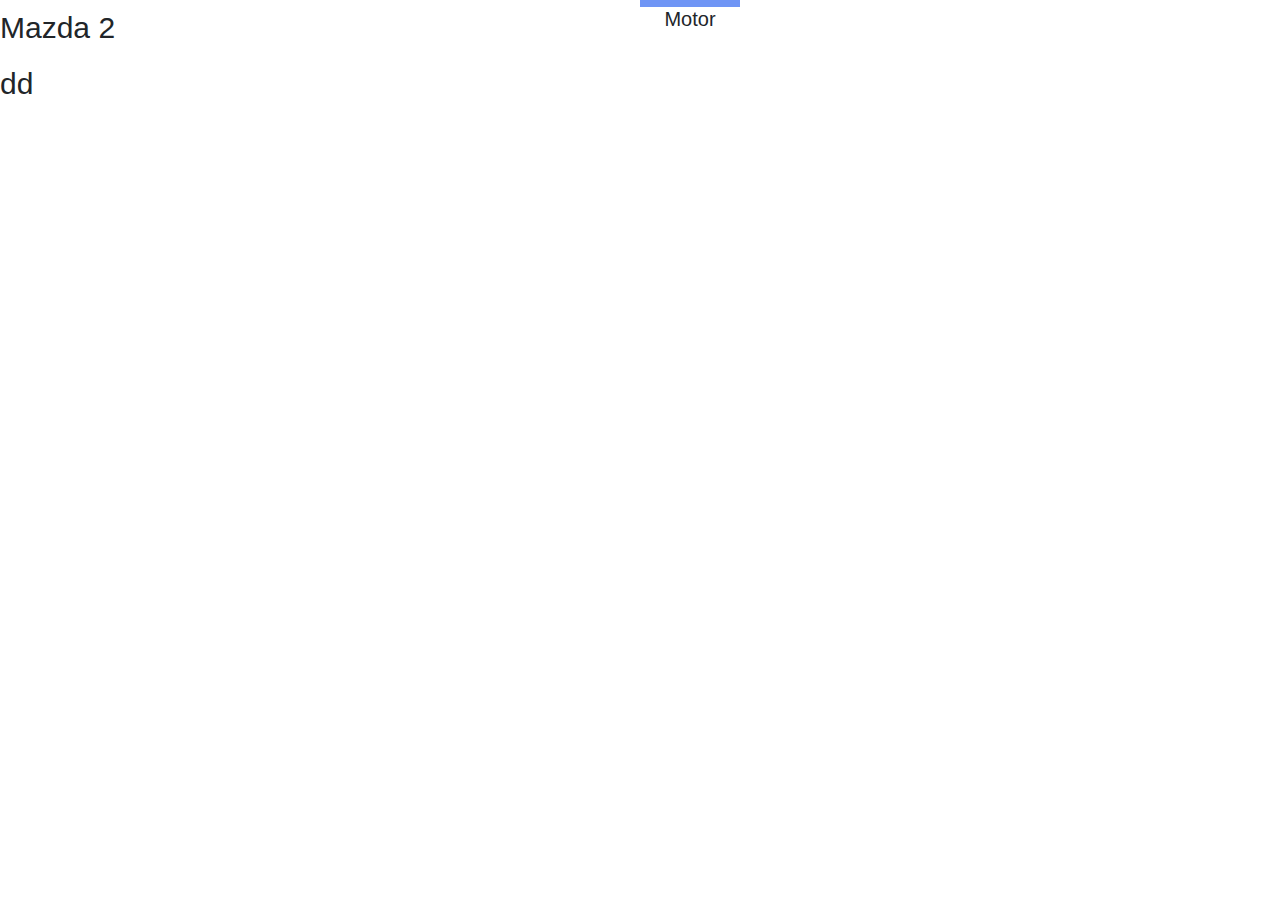
==== modelconfig.html @ 3af601e8 "added model config page" ====
<!DOCTYPE html>
<html lang="en">

<head>
    <meta charset="UTF-8">
    <meta http-equiv="X-UA-Compatible" content="IE=edge">
    <meta name="viewport" content="width=device-width, initial-scale=1.0">
    <link rel="stylesheet" href="https://cdn.jsdelivr.net/npm/bootstrap@4.6.1/dist/css/bootstrap.min.css">
    <link rel="stylesheet" href="Styles/modelConfig.css">
    <link rel="stylesheet" href="Styles/allPageStyle.css">
    <link rel="stylesheet" href="https://cdnjs.cloudflare.com/ajax/libs/font-awesome/6.1.1/css/all.min.css">
    <link rel="stylesheet" href="https://www.w3schools.com/w3css/4/w3.css">
    <link rel="stylesheet" href="https://fonts.googleapis.com/css?family=Lato">
    <title>Model configurator</title>
</head>

<body>
    <div class="row">
        <div class="col">
            <h2>Mazda 2</h2>
        </div>
        <div class="col" style="display: inline-flex;">
            <div>
                <div class="row">
                    <div class="typeConfig"></div>
                </div>
                <div class="row">
                    <h4 class="marginAuto">Motor</h2>
                </div>
            </div>
        </div>
    </div>
    <div class="row">
        <div class="col">
            <h2>dd</h2>
        </div>
    </div>
</body>

</html>
---- Styles/modelConfig.css ----
.typeConfig{
    background-color: #6f95f5;
    min-width: 100px;
    min-height: 7px;
    margin: auto;
}

.marginAuto{
    margin: auto;
}
---- Styles/allPageStyle.css ----
.navbarLogo{
    display:flex;
    position:fixed;
    left:0px;
    top:0px;
    justify-content:center;
    width:100%;
    z-index: -1;
}
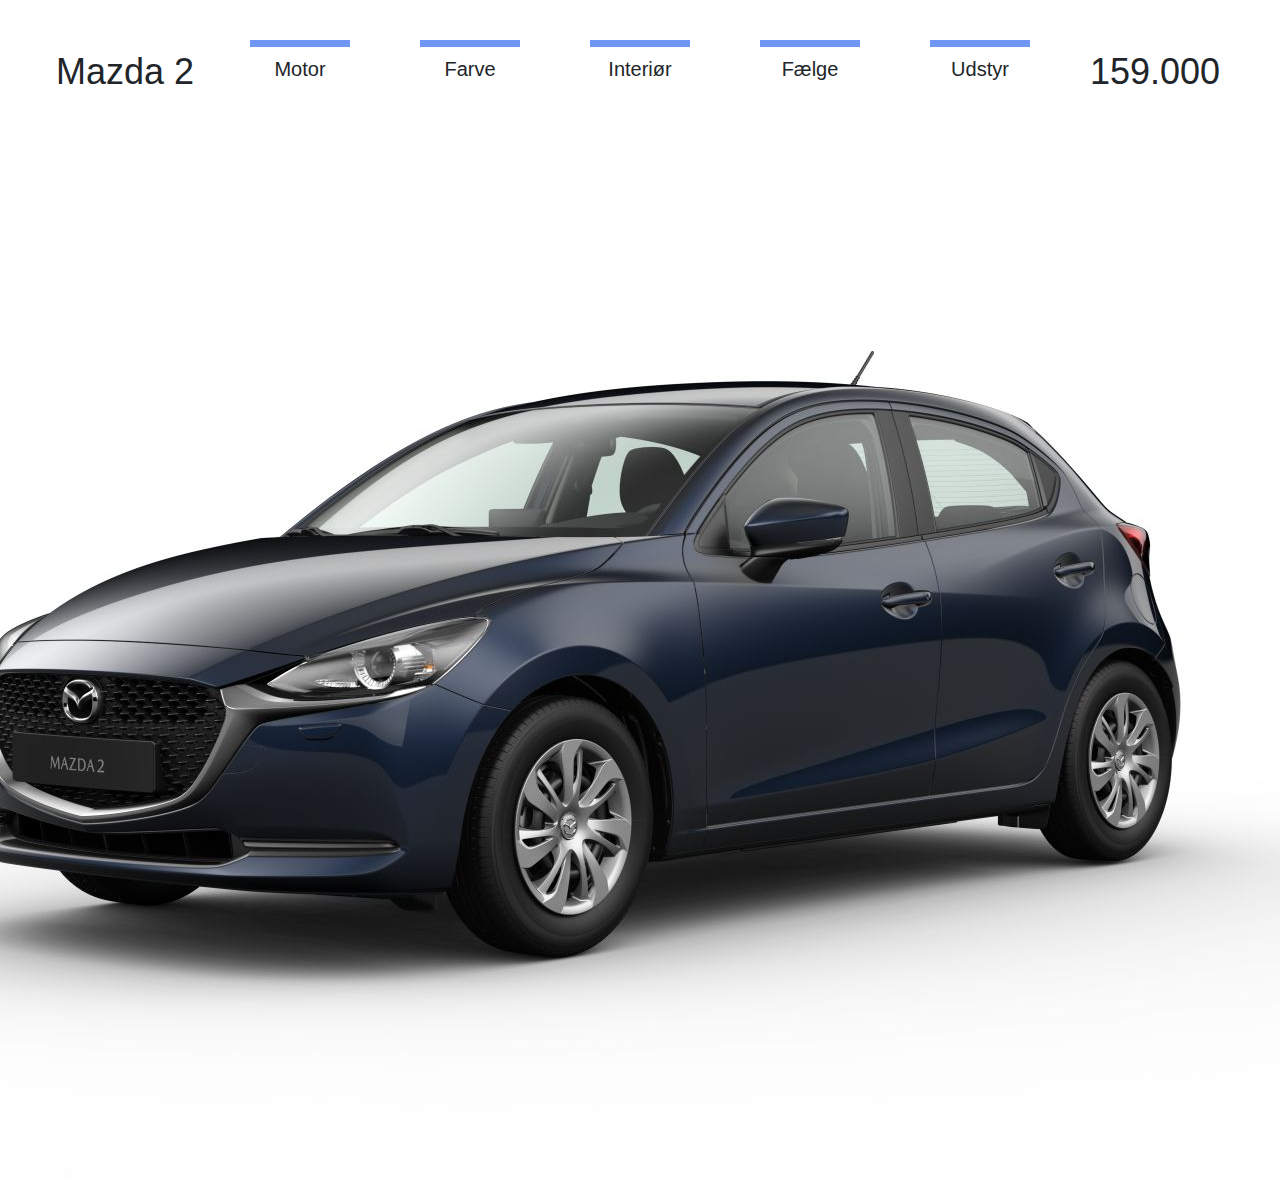
==== commit b9fcde82: "Made Model config site" ====
--- a/modelconfig.html
+++ b/modelconfig.html
@@ -15,25 +15,69 @@
 </head>
 
 <body>
-    <div class="row">
-        <div class="col">
-            <h2>Mazda 2</h2>
-        </div>
-        <div class="col" style="display: inline-flex;">
-            <div>
-                <div class="row">
-                    <div class="typeConfig"></div>
+    <div class="container-fluid">
+        <div class="row" style="margin-top: 40px;">
+            <div class="col d-flex justify-content-center">
+                <h1>Mazda 2</h1>
+            </div>
+
+            <div class="col typeConfigSeperator" >
+                <div>
+                    <div class="row">
+                        <div class="typeConfig"></div>
+                    </div>
+                    <div class="row">
+                        <h4 class="typeConfigText">Motor</h2>
+                    </div>
                 </div>
-                <div class="row">
-                    <h4 class="marginAuto">Motor</h2>
+
+                <div>
+                    <div class="row">
+                        <div class="typeConfig"></div>
+                    </div>
+                    <div class="row">
+                        <h4 class="typeConfigText">Farve</h2>
+                    </div>
+                </div>
+
+                <div>
+                    <div class="row">
+                        <div class="typeConfig"></div>
+                    </div>
+                    <div class="row">
+                        <h4 class="typeConfigText">Interiør</h2>
+                    </div>
+                </div>
+
+                <div>
+                    <div class="row">
+                        <div class="typeConfig"></div>
+                    </div>
+                    <div class="row">
+                        <h4 class="typeConfigText">Fælge</h2>
+                    </div>
+                </div>
+
+                <div>
+                    <div class="row">
+                        <div class="typeConfig"></div>
+                    </div>
+                    <div class="row">
+                        <h4 class="typeConfigText">Udstyr</h2>
+                    </div>
                 </div>
             </div>
+
+            <div class="col d-flex justify-content-center">
+                <h1>159.000</h1>
+            </div>
         </div>
-    </div>
-    <div class="row">
-        <div class="col">
-            <h2>dd</h2>
+        <div class="row">
+            <div class="col d-flex justify-content-center">
+                <img src="Images/Mazda2Config.jpg" alt="Mazda2">
+            </div>
         </div>
+
     </div>
 </body>
 
--- a/Styles/modelConfig.css
+++ b/Styles/modelConfig.css
@@ -5,6 +5,12 @@
     margin: auto;
 }
 
-.marginAuto{
+.typeConfigText{
     margin: auto;
+    margin-top: 10px;
+}
+
+.typeConfigSeperator{
+    display: inline-flex;
+    gap: 100px;
 }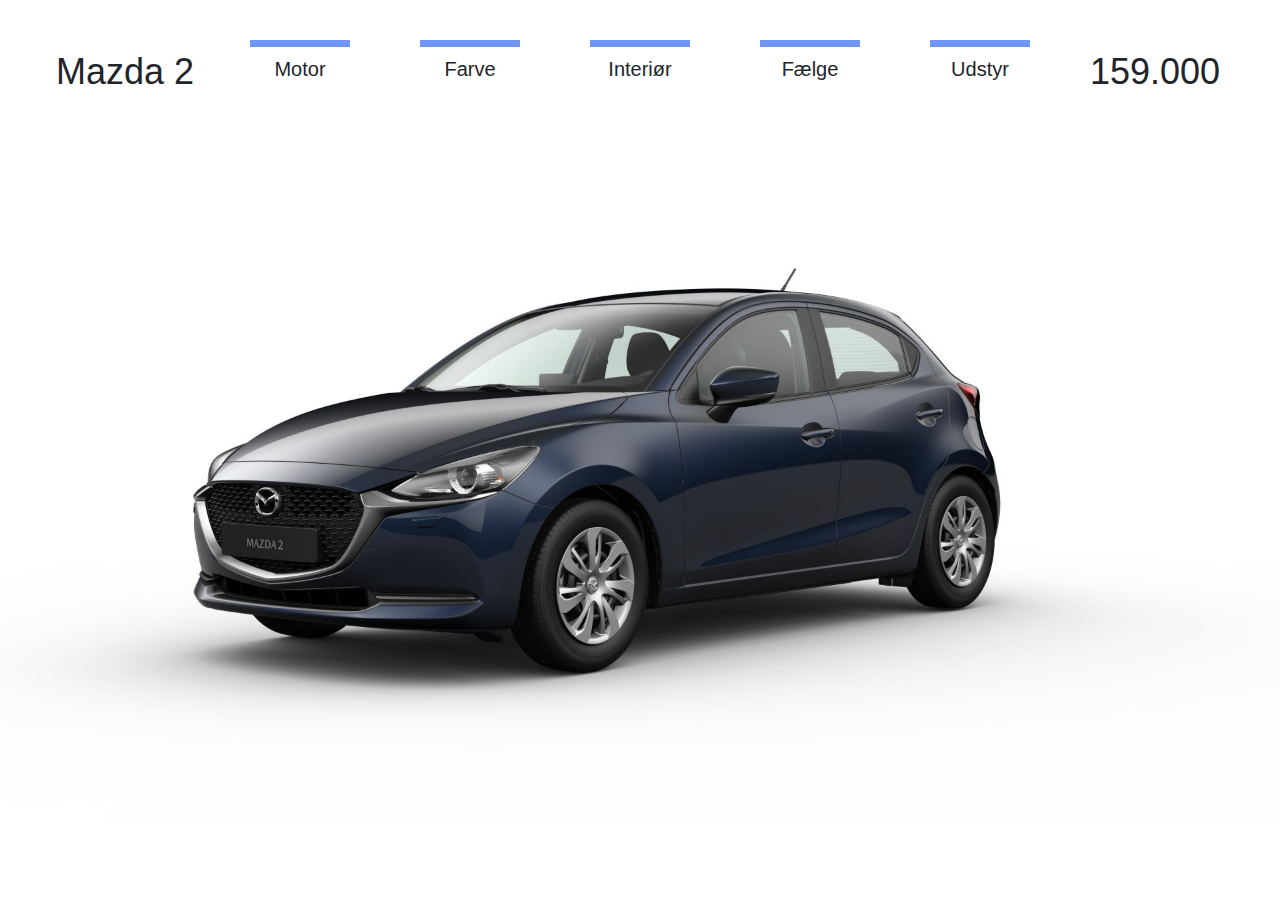
==== commit 550ee11d: "small updates" ====
--- a/modelconfig.html
+++ b/modelconfig.html
@@ -22,7 +22,7 @@
             </div>
 
             <div class="col typeConfigSeperator" >
-                <div>
+                <div class="typeConfigClick" onclick="openNav()">
                     <div class="row">
                         <div class="typeConfig"></div>
                     </div>
@@ -31,7 +31,7 @@
                     </div>
                 </div>
 
-                <div>
+                <div class="typeConfigClick" onclick="openNav()">
                     <div class="row">
                         <div class="typeConfig"></div>
                     </div>
@@ -40,7 +40,7 @@
                     </div>
                 </div>
 
-                <div>
+                <div class="typeConfigClick" onclick="openNav()">
                     <div class="row">
                         <div class="typeConfig"></div>
                     </div>
@@ -49,7 +49,7 @@
                     </div>
                 </div>
 
-                <div>
+                <div class="typeConfigClick" onclick="openNav()">
                     <div class="row">
                         <div class="typeConfig"></div>
                     </div>
@@ -58,7 +58,7 @@
                     </div>
                 </div>
 
-                <div>
+                <div class="typeConfigClick" onclick="openNav()">
                     <div class="row">
                         <div class="typeConfig"></div>
                     </div>
@@ -74,11 +74,32 @@
         </div>
         <div class="row">
             <div class="col d-flex justify-content-center">
-                <img src="Images/Mazda2Config.jpg" alt="Mazda2">
+                <img src="Images/Mazda2Config.jpg" alt="Mazda2" style="height: 80vh;">
             </div>
         </div>
 
     </div>
+
+    <div id="mySidebar" class="sidebar">
+        <a href="javascript:void(0)" class="closebtn" onclick="closeNav()">×</a>
+        <a href="#">About</a>
+        <a href="#">Services</a>
+        <a href="#">Clients</a>
+        <a href="#">Contact</a>
+      </div>
+
+
+      <script>
+        function openNav() {
+          document.getElementById("mySidebar").style.width = "350px";
+          document.getElementById("main").style.marginRight = "250px";
+        }
+        
+        function closeNav() {
+          document.getElementById("mySidebar").style.width = "0";
+          document.getElementById("main").style.marginRight= "0";
+        }
+        </script>
 </body>
 
 </html>--- a/Styles/modelConfig.css
+++ b/Styles/modelConfig.css
@@ -13,4 +13,63 @@
 .typeConfigSeperator{
     display: inline-flex;
     gap: 100px;
-}+}
+
+.typeConfigClick{
+    cursor: pointer;
+}
+
+
+
+
+.sidebar {
+    height: 100%;
+    width: 0;
+    position: fixed;
+    z-index: 1;
+    top: 0;
+    right: 0;
+    background-color: #f4f4f4;
+    overflow-x: hidden;
+    transition: 0.5s;
+    padding-top: 60px;
+  }
+  
+  .sidebar a {
+    padding: 8px 8px 8px 32px;
+    text-decoration: none;
+    font-size: 25px;
+    color: #000000;
+    display: block;
+    transition: 0.3s;
+  }
+  
+  .sidebar a:hover {
+    color: #f1f1f1;
+  }
+  
+  .sidebar .closebtn {
+    position: absolute;
+    top: 0;
+    right: 25px;
+    font-size: 36px;
+    margin-left: 50px;
+  }
+  
+  .openbtn {
+    font-size: 20px;
+    cursor: pointer;
+    background-color: #111;
+    color: white;
+    padding: 10px 15px;
+    border: none;
+  }
+  
+  .openbtn:hover {
+    background-color: #444;
+  }
+  
+  #main {
+    transition: margin-left .5s;
+    padding: 16px;
+  }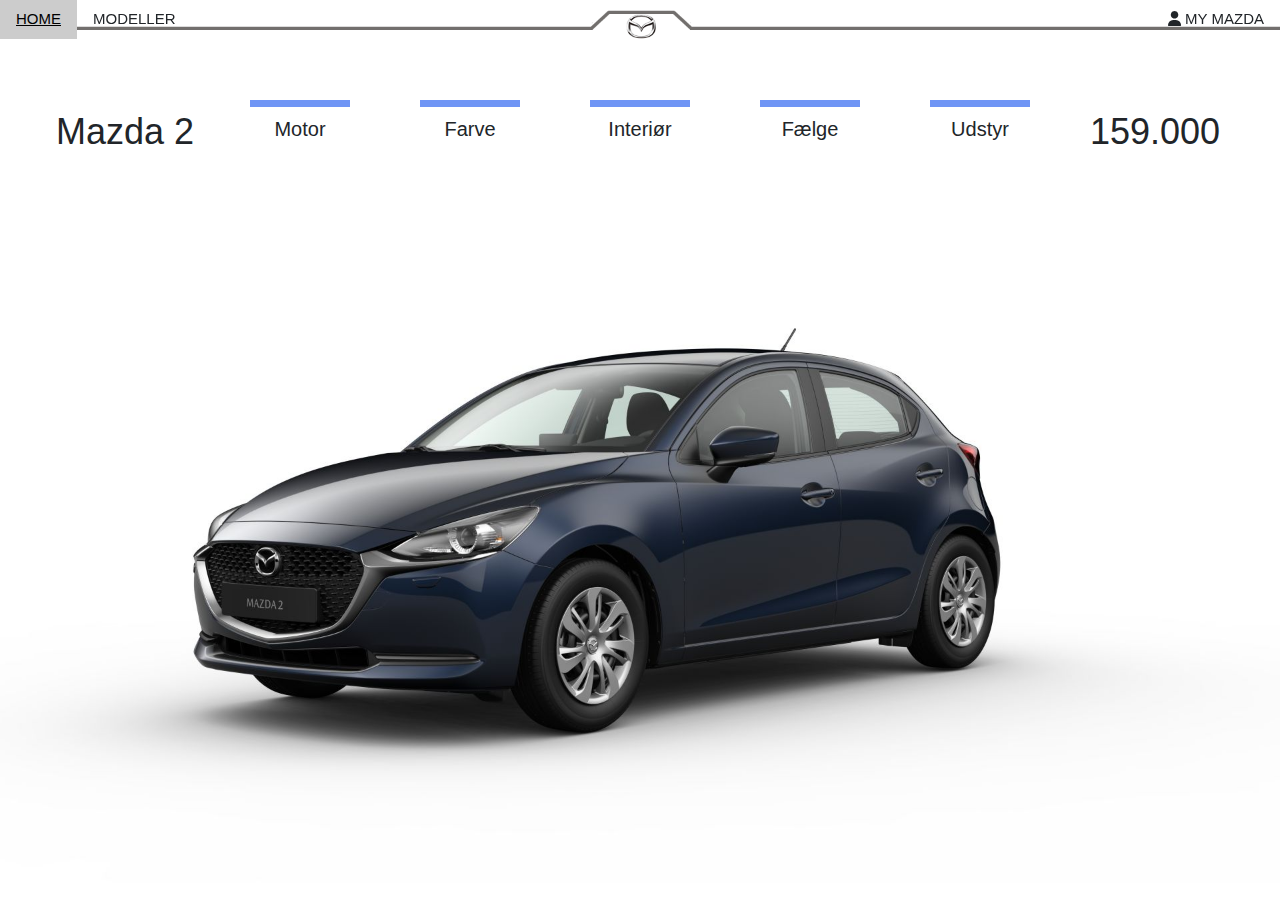
==== commit a4b47a2c: "Added mymazda page" ====
--- a/modelconfig.html
+++ b/modelconfig.html
@@ -15,13 +15,39 @@
 </head>
 
 <body>
+
+    <div class="w3-top">
+        <div class="w3-bar" id="myNavbar">
+
+            <a class="w3-bar-item w3-button w3-hover-black w3-hide-medium w3-hide-large w3-right"
+                href="javascript:void(0);" onclick="toggleFunction()" title="Toggle Navigation Menu">
+                <i class="fa fa-bars"></i>
+            </a>
+            <a href="HOME" class="w3-bar-item w3-button w3-hide-small"> HOME</a>
+            <a href="modeloverview.html" class="w3-bar-item w3-button">MODELLER</a>
+            <a href="" class="w3-bar-item w3-button w3-hide-small w3-right"><i class="fa fa-user"></i> MY MAZDA</a>
+
+            </a>
+        </div>
+        <div class="navbarLogo">
+            <img style="width: 100%;" src="Images/MazdaLogoNew.png" alt="logo">
+        </div>
+
+        <!-- Navbar on small screens -->
+        <div id="navDemo" class="w3-bar-block w3-white w3-hide w3-hide-large w3-hide-medium">
+            <a href="MY MAZDA" class="w3-bar-item w3-button" onclick="toggleFunction()">MY MAZDA</a>
+            <a href="MODELLER" class="w3-bar-item w3-button" onclick="toggleFunction()">MODELLER</a>
+        </div>
+    </div>
+
+
     <div class="container-fluid">
-        <div class="row" style="margin-top: 40px;">
+        <div class="row" style="margin-top: 100px;">
             <div class="col d-flex justify-content-center">
                 <h1>Mazda 2</h1>
             </div>
 
-            <div class="col typeConfigSeperator" >
+            <div class="col typeConfigSeperator">
                 <div class="typeConfigClick" onclick="openNav()">
                     <div class="row">
                         <div class="typeConfig"></div>
@@ -82,24 +108,106 @@
 
     <div id="mySidebar" class="sidebar">
         <a href="javascript:void(0)" class="closebtn" onclick="closeNav()">×</a>
-        <a href="#">About</a>
-        <a href="#">Services</a>
-        <a href="#">Clients</a>
-        <a href="#">Contact</a>
-      </div>
-
-
-      <script>
+        <div class="col">
+
+            <!-- Motor selection -->
+            <div class="card" style="margin-bottom: 15px;">
+                <div class="row">
+                    <div class="col d-flex justify-content-center">
+                        <h2>SKYACTIV-G 1.5</h2>
+                    </div>
+                </div>
+                <div class="row">
+                    <div class="col d-flex justify-content-center">
+                        <h3>90 (66) HK (KW) | BENZIN</h3>
+                    </div>
+                </div>
+                <div class="row">
+                    <div class="col d-flex justify-content-center">
+                        <h3>200.000 KR</h3>
+                    </div>
+                </div>
+
+
+                <div class="row" style="margin: 10px;">
+
+                    <div class="col">
+                        <h4 class="sidebarCardHeaderText">TRÆKKENDE HJUL</h4>
+                        <h4 class="sidebarCardUnderText">Forhjulstræk</h4>
+                    </div>
+                    <div class="col">
+                        <h4 class="sidebarCardHeaderText">GEARKASSE</h4>
+                        <h4 class="sidebarCardUnderText">6-trins manuel Gearkasse</h4>
+                    </div>
+                    <div class="col">
+                        <h4 class="sidebarCardHeaderText">BRÆNDSTOFØKONOMI</h4>
+                        <h4 class="sidebarCardUnderText">20,8 km/l</h4>
+                    </div>
+                    <div class="col">
+                        <h4 class="sidebarCardHeaderText">Co2-emissioner</h4>
+                        <h4 class="sidebarCardUnderText">109 g/km</h4>
+                    </div>
+
+                </div>
+
+            </div>
+            
+            <div class="card" style="margin-bottom: 15px;">
+                <div class="row">
+                    <div class="col d-flex justify-content-center">
+                        <h2>SKYACTIV-G 1.5</h2>
+                    </div>
+                </div>
+                <div class="row">
+                    <div class="col d-flex justify-content-center">
+                        <h3>115 (85) HK (KW) | BENZIN</h3>
+                    </div>
+                </div>
+                <div class="row">
+                    <div class="col d-flex justify-content-center">
+                        <h3>215.000 KR</h3>
+                    </div>
+                </div>
+
+
+                <div class="row" style="margin: 10px;">
+
+                    <div class="col">
+                        <h4 class="sidebarCardHeaderText">TRÆKKENDE HJUL</h4>
+                        <h4 class="sidebarCardUnderText">Forhjulstræk</h4>
+                    </div>
+                    <div class="col">
+                        <h4 class="sidebarCardHeaderText">GEARKASSE</h4>
+                        <h4 class="sidebarCardUnderText">6-trins manuel Gearkasse</h4>
+                    </div>
+                    <div class="col">
+                        <h4 class="sidebarCardHeaderText">BRÆNDSTOFØKONOMI</h4>
+                        <h4 class="sidebarCardUnderText">20,0 km/l</h4>
+                    </div>
+                    <div class="col">
+                        <h4 class="sidebarCardHeaderText">Co2-emissioner</h4>
+                        <h4 class="sidebarCardUnderText">113 g/km</h4>
+                    </div>
+
+                </div>
+
+            </div>
+
+        </div>
+    </div>
+
+
+    <script>
         function openNav() {
-          document.getElementById("mySidebar").style.width = "350px";
-          document.getElementById("main").style.marginRight = "250px";
+            document.getElementById("mySidebar").style.width = "450px";
+            document.getElementById("main").style.marginRight = "250px";
         }
-        
+
         function closeNav() {
-          document.getElementById("mySidebar").style.width = "0";
-          document.getElementById("main").style.marginRight= "0";
+            document.getElementById("mySidebar").style.width = "0";
+            document.getElementById("main").style.marginRight = "0";
         }
-        </script>
+    </script>
 </body>
 
 </html>--- a/Styles/modelConfig.css
+++ b/Styles/modelConfig.css
@@ -19,9 +19,13 @@
     cursor: pointer;
 }
 
+h2{
+  font-weight: 600 !important;
+}
 
 
 
+/* Component selection sidebar */
 .sidebar {
     height: 100%;
     width: 0;
@@ -72,4 +76,14 @@
   #main {
     transition: margin-left .5s;
     padding: 16px;
+  }
+
+  .sidebarCardHeaderText{
+    color: #212f5f;
+    font-weight: 400;
+    text-transform: uppercase;
+  }
+  .sidebarCardUnderText{
+    font-weight: 600;
+    margin-bottom: 15px;
   }